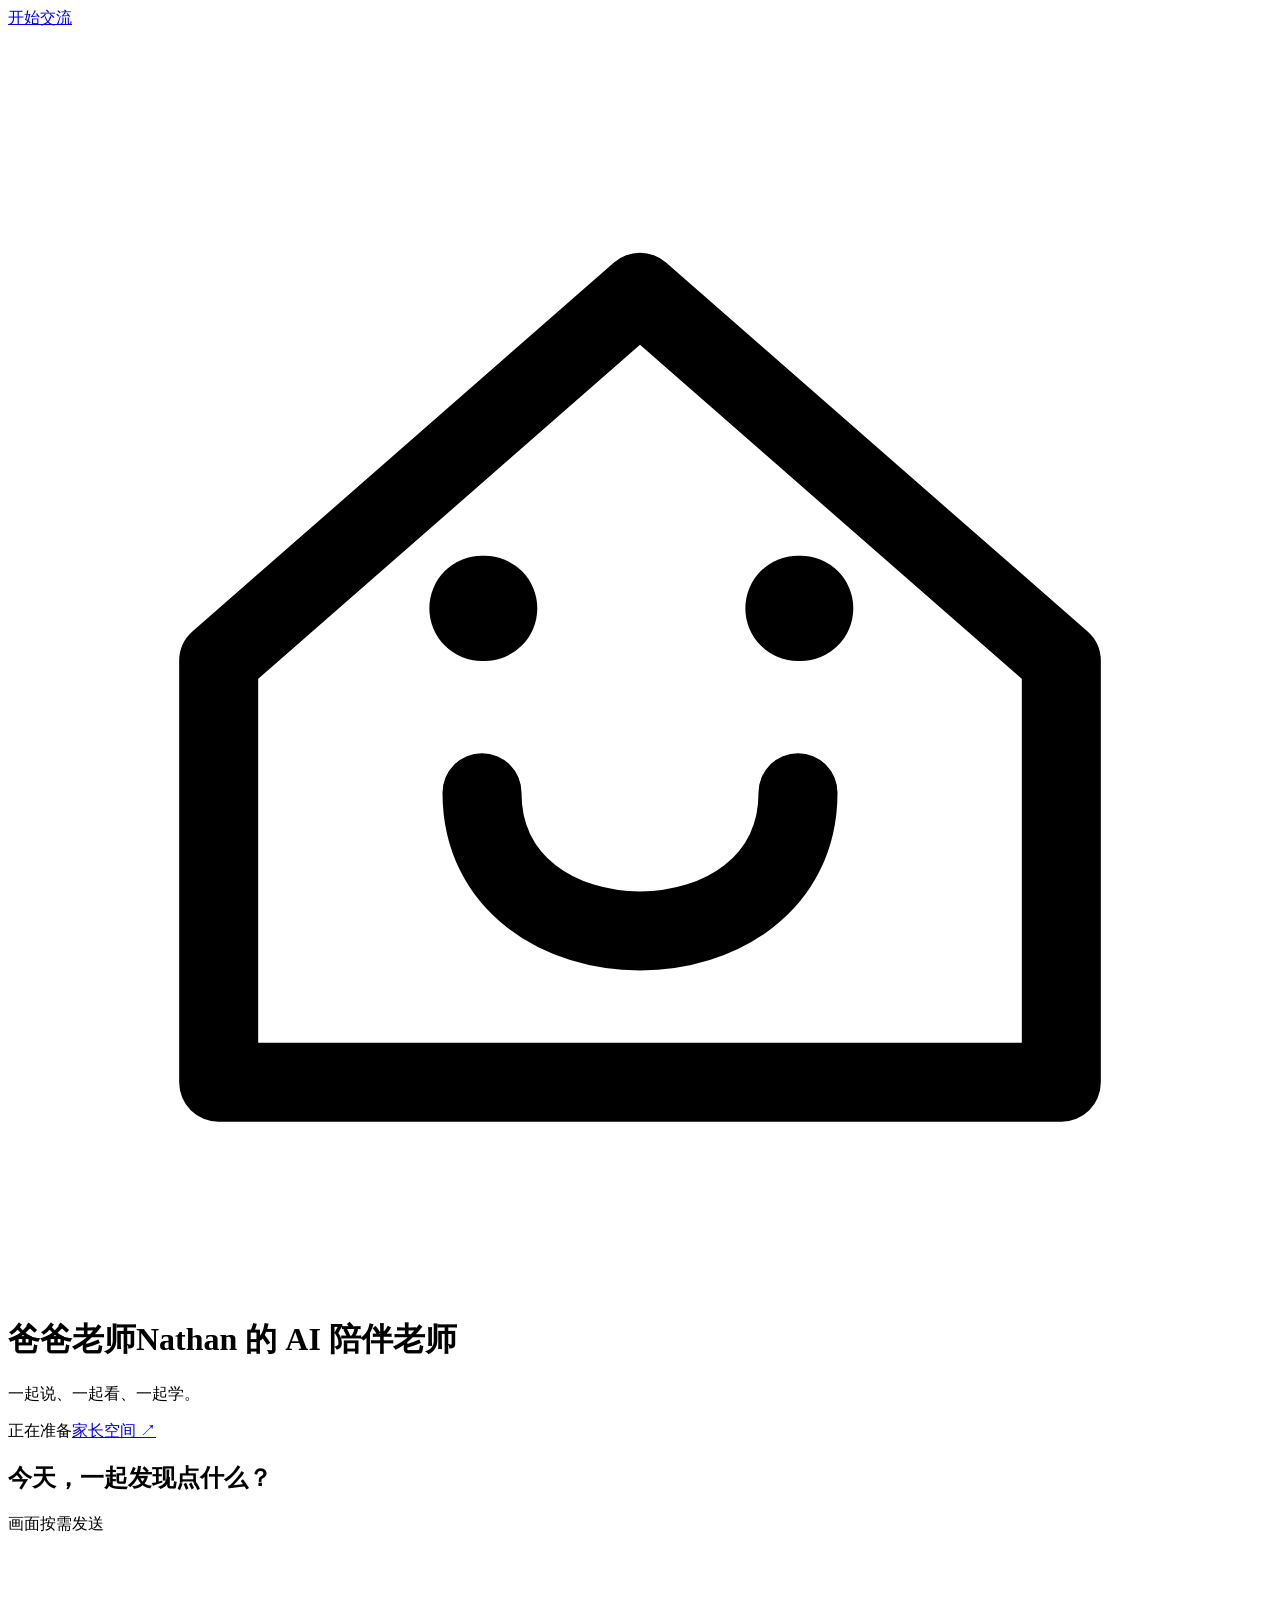
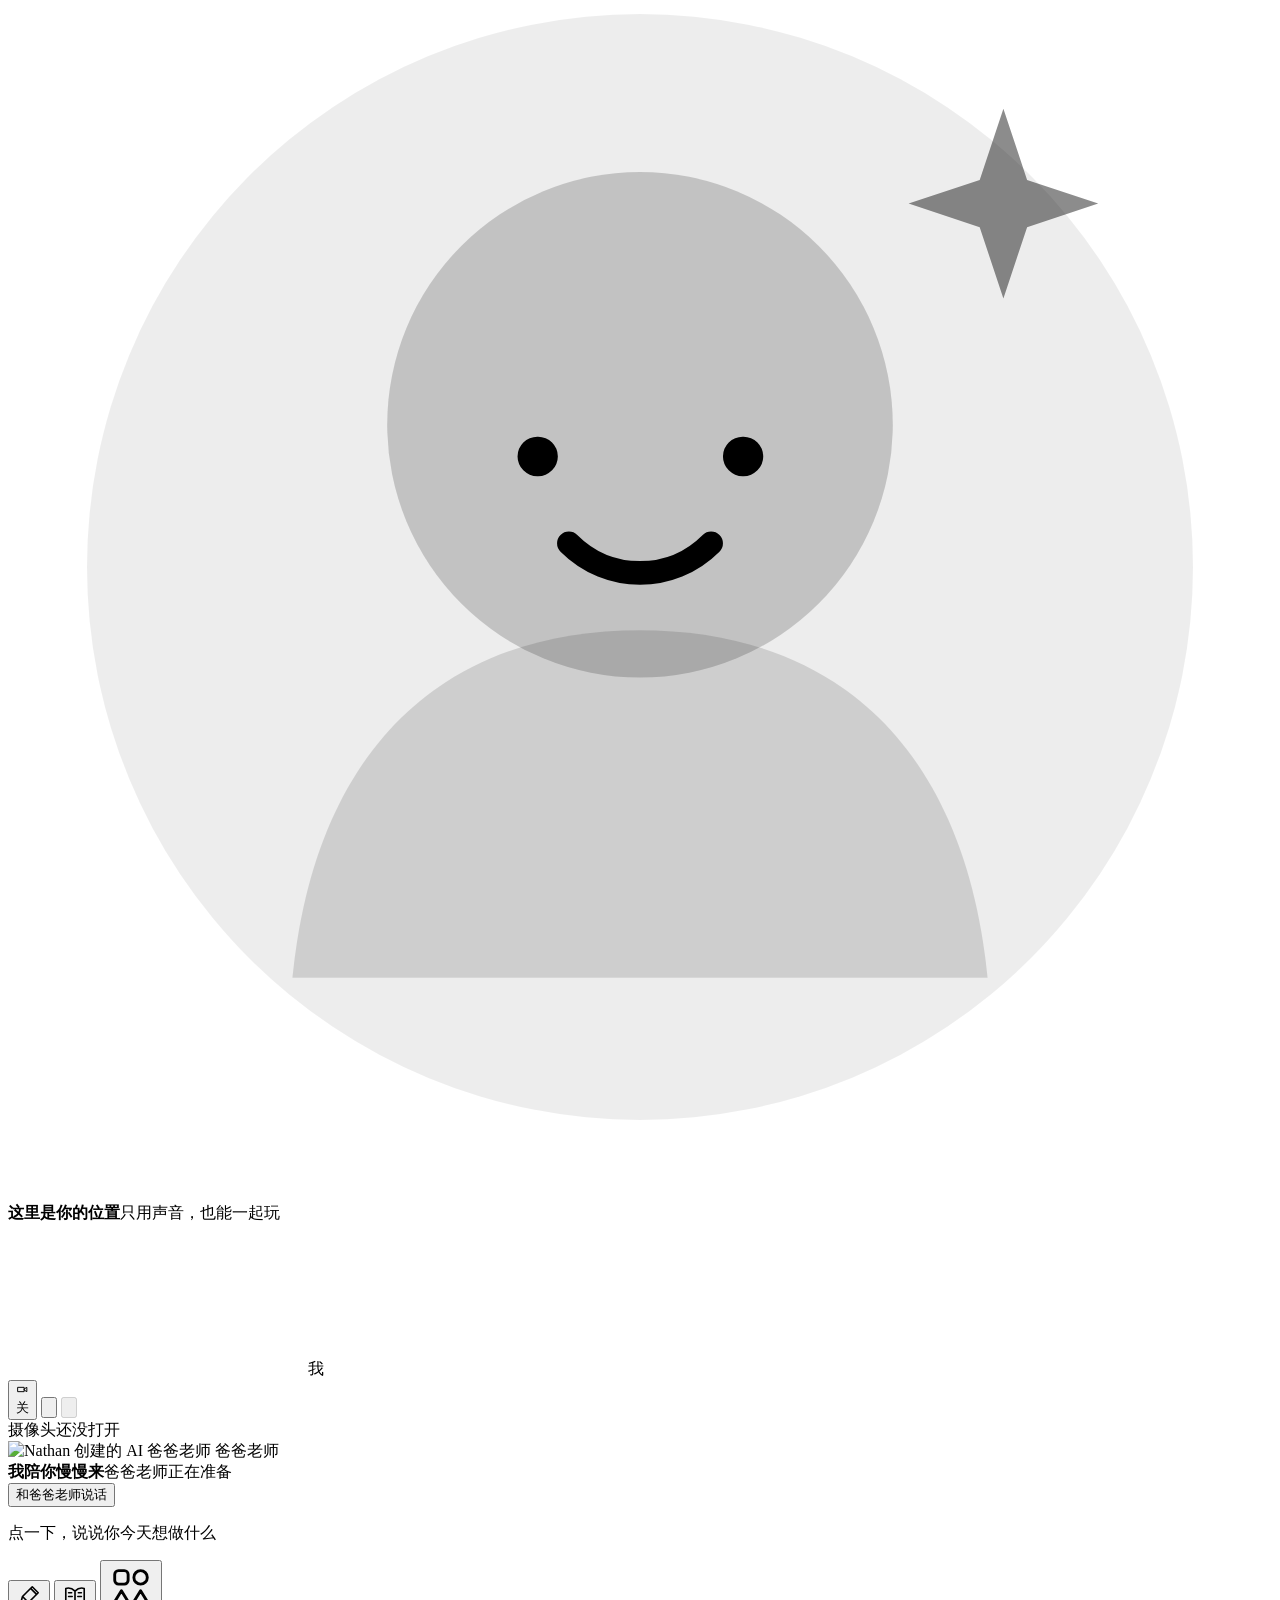
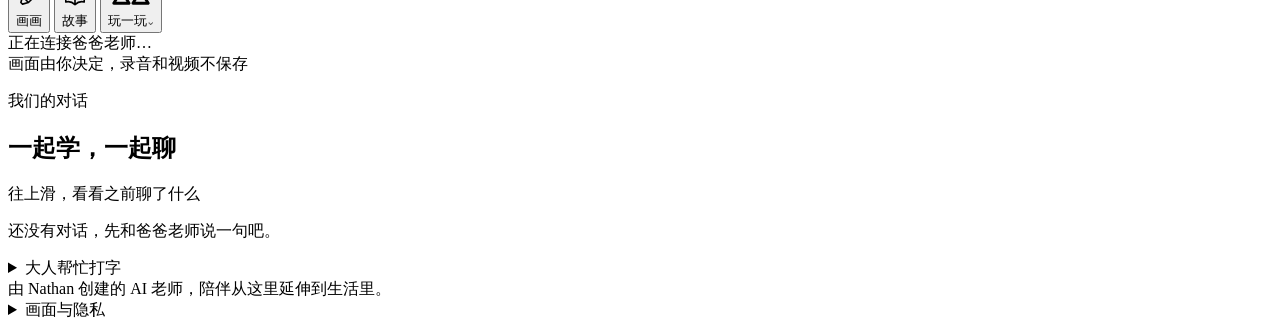
==== frontend/index.html @ ca2ededc "feat: upgrade child interaction activities" ====
<!doctype html>
<html lang="zh-CN">
  <head>
    <meta charset="utf-8" />
    <meta name="viewport" content="width=device-width, initial-scale=1" />
    <meta name="color-scheme" content="light" />
    <title>爸爸老师 · 家庭 AI 教室</title>
    <link rel="icon" href="/favicon.svg" />
    <link rel="stylesheet" href="/styles.css?v=20260909-child-home" />
    <link rel="stylesheet" href="/call-view.css?v=20260909-inline-pip" />
    <link rel="stylesheet" href="/drawing-board.css?v=20260906-2" />
    <link rel="stylesheet" href="/chess-board.css?v=20260906-1" />
    <link rel="stylesheet" href="/music-studio.css?v=20260909-1" />
    <link rel="stylesheet" href="/media-viewer.css?v=20260909-1" />
  </head>
  <body>
    <a class="skip-link" href="#recordButton">开始交流</a>
    <main class="shell">
      <header class="topbar">
        <div class="brand">
          <svg
            class="brand-mark"
            viewBox="0 0 48 48"
            fill="none"
            aria-hidden="true"
          >
            <path
              d="M8 24 24 10l16 14v16H8V24Z"
              stroke="currentColor"
              stroke-width="3"
              stroke-linejoin="round"
            />
            <path
              d="M18 29c0 7 12 7 12 0"
              stroke="currentColor"
              stroke-width="3"
              stroke-linecap="round"
            />
            <path
              d="M18 22h.1M30 22h.1"
              stroke="currentColor"
              stroke-width="4"
              stroke-linecap="round"
            />
          </svg>
          <div>
            <h1>
              爸爸老师<span class="brand-byline">Nathan 的 AI 陪伴老师</span>
            </h1>
            <p id="childWelcome" class="subtitle">一起说、一起看、一起学。</p>
          </div>
        </div>
        <div class="topbar-actions">
          <span id="serviceBadge" class="badge" role="status">正在准备</span
          ><a class="parent-link" href="/parent" aria-label="打开家长成长空间"
            >家长空间 <span aria-hidden="true">↗</span></a
          >
        </div>
      </header>
      <section class="stage-card" aria-label="爸爸老师和孩子画面">
        <div class="stage-heading">
          <h2>今天，一起发现点什么？</h2>
          <span id="captureState" class="step-chip">画面按需发送</span>
        </div>
        <div class="video-pair" id="avatarStage" data-state="idle">
          <article class="video-tile child-video" aria-label="孩子自己的画面">
            <div class="video-frame">
              <div class="video-placeholder">
                <svg
                  class="child-portrait"
                  viewBox="0 0 160 160"
                  fill="none"
                  aria-hidden="true"
                >
                  <circle
                    cx="80"
                    cy="80"
                    r="70"
                    fill="currentColor"
                    opacity=".07"
                  />
                  <path
                    d="M36 132c3-30 20-44 44-44s41 14 44 44"
                    fill="currentColor"
                    opacity=".13"
                  />
                  <circle
                    cx="80"
                    cy="62"
                    r="32"
                    fill="currentColor"
                    opacity=".18"
                  />
                  <path
                    d="M67 66h.1M93 66h.1"
                    stroke="currentColor"
                    stroke-width="5"
                    stroke-linecap="round"
                  />
                  <path
                    d="M71 77c5 5 13 5 18 0"
                    stroke="currentColor"
                    stroke-width="3"
                    stroke-linecap="round"
                  />
                  <path
                    d="m126 22 3 9 9 3-9 3-3 9-3-9-9-3 9-3 3-9Z"
                    fill="currentColor"
                    opacity=".45"
                  /></svg
                ><strong>这里是你的位置</strong
                ><span>只用声音，也能一起玩</span>
              </div>
              <video id="cameraVideo" autoplay playsinline muted></video
              ><canvas id="captureCanvas" hidden></canvas
              ><img
                id="capturedFrame"
                alt="最近一次手动截取的画面"
                hidden
               /><span class="frame-label child-label">我</span>
              <div
                id="cameraToolbar"
                class="camera-toolbar"
                aria-label="画面工具"
              >
                <button
                  id="cameraButton"
                  class="camera-tool camera-toggle"
                  type="button"
                  aria-label="打开摄像头"
                  aria-pressed="false"
                  title="打开摄像头"
                >
                  <svg viewBox="0 0 24 24" fill="none" aria-hidden="true">
                    <path d="M3 8h12v8H3V8Zm12 3 5-3v8l-5-3v-2Z" stroke="currentColor" stroke-width="1.8" stroke-linejoin="round" />
                  </svg><span class="camera-state" aria-hidden="true">关</span>
                </button>
                <button
                  id="captureButton"
                  class="camera-tool"
                  type="button"
                  data-activity="vision_photo"
                  aria-label="拍一张给爸爸看"
                  title="拍一张给爸爸看"
                >
                  <svg viewBox="0 0 24 24" fill="none" aria-hidden="true">
                    <path d="M3 7h4l2-3h6l2 3h4v13H3V7Z" stroke="currentColor" stroke-width="1.8" stroke-linejoin="round" />
                    <circle cx="12" cy="13" r="4" stroke="currentColor" stroke-width="1.8" />
                  </svg>
                </button>
                <button
                  id="recordVideoButton"
                  class="camera-tool record-video-tool"
                  type="button"
                  data-activity="vision_video"
                  disabled
                  aria-label="录一小段给爸爸看"
                  title="录一小段给爸爸看"
                >
                  <svg viewBox="0 0 24 24" fill="none" aria-hidden="true">
                    <circle cx="12" cy="12" r="7" stroke="currentColor" stroke-width="1.8" />
                    <circle cx="12" cy="12" r="3.5" fill="currentColor" />
                  </svg><span id="recordProgress" class="record-progress" aria-hidden="true"></span>
                </button>
              </div>
            </div>
            <span id="cameraStatus" class="sr-only" role="status">摄像头还没打开</span>
          </article>
          <article class="video-tile dad-video">
            <div class="video-frame">
              <img
                id="avatarImage"
                src="/api/avatar?v=neutral-20260904"
                alt="Nathan 创建的 AI 爸爸老师"
              />
              <video id="avatarIdle" muted playsinline loop preload="auto" aria-label="正在陪伴的 AI 爸爸老师" hidden></video>
              <canvas
                id="avatarCanvas"
                width="512"
                height="512"
                aria-label="会随声音自然说话的 AI 爸爸老师"
                hidden
              ></canvas
              ><span class="frame-label">爸爸老师</span>
              <div class="voice-bars" aria-hidden="true">
                <i></i><i></i><i></i><i></i><i></i>
              </div>
            </div>
            <div class="video-meta">
              <strong>我陪你慢慢来</strong
              ><span id="avatarStateText">爸爸老师正在准备</span>
            </div>
          </article>
        </div>
        <section class="conversation-controls" aria-label="和爸爸老师交流">
          <div class="voice-control">
            <button id="recordButton" class="record-button" type="button" aria-pressed="false" aria-describedby="recordHint">
              <span class="record-icon" aria-hidden="true"></span><span id="recordLabel">和爸爸老师说话</span>
            </button>
            <p id="recordHint" class="record-hint" aria-live="polite">点一下，说说你今天想做什么</p>
          </div>
          <div class="activity-row" aria-label="选择一个活动">
            <button class="activity-chip" type="button" data-activity="drawing" aria-label="打开画板，和爸爸一起画" data-prompt="爸爸老师，带我一起画画吧。"><svg viewBox="0 0 48 48" fill="none" aria-hidden="true"><path d="M9 36l3-11L30 7l11 11-18 18-11 3-3-3Z" stroke="currentColor" stroke-width="3" stroke-linejoin="round"/><path d="m27 10 11 11M12 25l11 11" stroke="currentColor" stroke-width="3"/></svg><span>画画</span></button>
            <button class="activity-chip" type="button" data-activity="story" aria-label="开始故事，用声音一起讲" data-prompt="爸爸老师，讲一个故事，我们一起接着讲吧。"><svg viewBox="0 0 48 48" fill="none" aria-hidden="true"><path d="M7 10c7-2 12 0 17 5v25c-5-5-10-7-17-5V10Zm34 0c-7-2-12 0-17 5v25c5-5 10-7 17-5V10Z" stroke="currentColor" stroke-width="3" stroke-linejoin="round"/><path d="M12 18h6m-6 7h7m17-7h-6m6 7h-7" stroke="currentColor" stroke-width="2.5" stroke-linecap="round"/></svg><span>故事</span></button>
            <button id="playButton" class="activity-chip play-button" type="button" aria-expanded="false" aria-controls="playChoices"><svg viewBox="0 0 48 48" fill="none" aria-hidden="true"><rect x="7" y="8" width="14" height="14" rx="4" stroke="currentColor" stroke-width="3"/><circle cx="34" cy="15" r="7" stroke="currentColor" stroke-width="3"/><path d="m14 29 8 13H6l8-13Zm20 0 8 13H26l8-13Z" stroke="currentColor" stroke-width="3" stroke-linejoin="round"/></svg><span>玩一玩</span><span class="play-caret" aria-hidden="true">⌄</span></button>
          </div>
          <div id="playChoices" class="play-choices" hidden aria-label="选择玩法">
            <button class="activity-chip play-choice" type="button" data-activity="game" data-chess="true"><svg viewBox="0 0 48 48" fill="none" aria-hidden="true"><path d="M16 39h22M19 34h16l-2-10-12 2 8-7-3-8-11 9 6 5-2 9Z" stroke="currentColor" stroke-width="3" stroke-linecap="round" stroke-linejoin="round"/><circle cx="25" cy="16" r="1.8" fill="currentColor"/></svg><span>下棋</span></button>
            <button class="activity-chip play-choice" type="button" data-activity="game" data-prompt="爸爸老师，和我玩一个简单的互动小游戏吧。"><svg viewBox="0 0 48 48" fill="none" aria-hidden="true"><rect x="8" y="8" width="32" height="32" rx="9" stroke="currentColor" stroke-width="3"/><circle cx="17" cy="17" r="2.5" fill="currentColor"/><circle cx="31" cy="17" r="2.5" fill="currentColor"/><circle cx="17" cy="31" r="2.5" fill="currentColor"/><circle cx="31" cy="31" r="2.5" fill="currentColor"/></svg><span>互动游戏</span></button>
            <button class="activity-chip play-choice" type="button" data-activity="music" data-music-mode="piano"><svg viewBox="0 0 48 48" fill="none" aria-hidden="true"><rect x="6" y="9" width="36" height="30" rx="4" stroke="currentColor" stroke-width="3"/><path d="M15 10v28m9-28v28m9-28v28M12 10v15h7V10m10 0v15h7V10" stroke="currentColor" stroke-width="2.5"/></svg><span>钢琴</span></button>
            <button class="activity-chip play-choice" type="button" data-activity="music" data-music-mode="sing"><svg viewBox="0 0 48 48" fill="none" aria-hidden="true"><rect x="17" y="6" width="14" height="25" rx="7" stroke="currentColor" stroke-width="3"/><path d="M11 24c0 8 5 13 13 13s13-5 13-13M24 37v6m-8 0h16" stroke="currentColor" stroke-width="3" stroke-linecap="round"/></svg><span>唱歌</span></button>
          </div>
        </section>
        <div class="stage-footer">
          <div class="avatar-caption" role="status">
            <span class="dot" aria-hidden="true"></span
            ><span id="statusText">正在连接爸爸老师…</span>
          </div>
          <span class="privacy-inline">画面由你决定，录音和视频不保存</span>
        </div>
        <div
          id="visionResult"
          class="vision-result"
          aria-live="polite"
          hidden
        ></div>
      </section>
      <section class="interaction-card" aria-label="完整对话记录">
        <div class="card-heading">
          <div>
            <p class="eyebrow">我们的对话</p>
            <h2 id="conversationTitle">一起学，一起聊</h2>
          </div>
          <span class="history-caption">往上滑，看看之前聊了什么</span>
        </div>
        <div class="chat-shell">
          <div id="chatHistory"
            class="chat-history"
            tabindex="0"
            role="log"
            aria-live="polite"
            aria-label="完整聊天记录"
          >
            <p id="chatEmpty" class="chat-empty">
              还没有对话，先和爸爸老师说一句吧。
            </p>
            <div id="liveTurn" class="chat-stream live-turn" aria-live="polite" hidden>
            <div class="chat-message child-message">
              <span class="chat-speaker">我</span>
              <p id="userTextBox">正在听你说…</p>
            </div>
            <div class="chat-message dad-message">
              <span class="chat-speaker">爸爸老师</span>
              <div id="answerBox" class="answer-box">
                <span class="answer-label">正在想一个好玩的教法…</span>
              </div>
            </div>
            </div>
          </div>
        </div>
        <details class="grownup-help">
          <summary>大人帮忙打字</summary>
          <form id="textForm" class="text-form">
            <input
              id="textInput"
              type="text"
              maxlength="500"
              placeholder="把想说的话写在这里"
              autocomplete="off"
              aria-label="文字输入"
            /><button type="submit">发送</button>
          </form>
        </details>
      </section>
      <footer class="privacy-note">
        <span>由 Nathan 创建的 AI 老师，陪伴从这里延伸到生活里。</span>
        <details class="privacy-details">
          <summary>画面与隐私</summary>
          <p>
            本机预览不会上传。只有点击拍照、录一小段，或明确说“爸爸你看我的画”时，才会按这一次请求把画面临时发送给家庭
            AI 服务分析。普通聊天不会拍照，原始录音、照片和视频不会保存。
          </p>
        </details>
      </footer>
    </main>
  <script type="module" src="/app.js?v=20260909-media-cards"></script>
  </body>
</html>
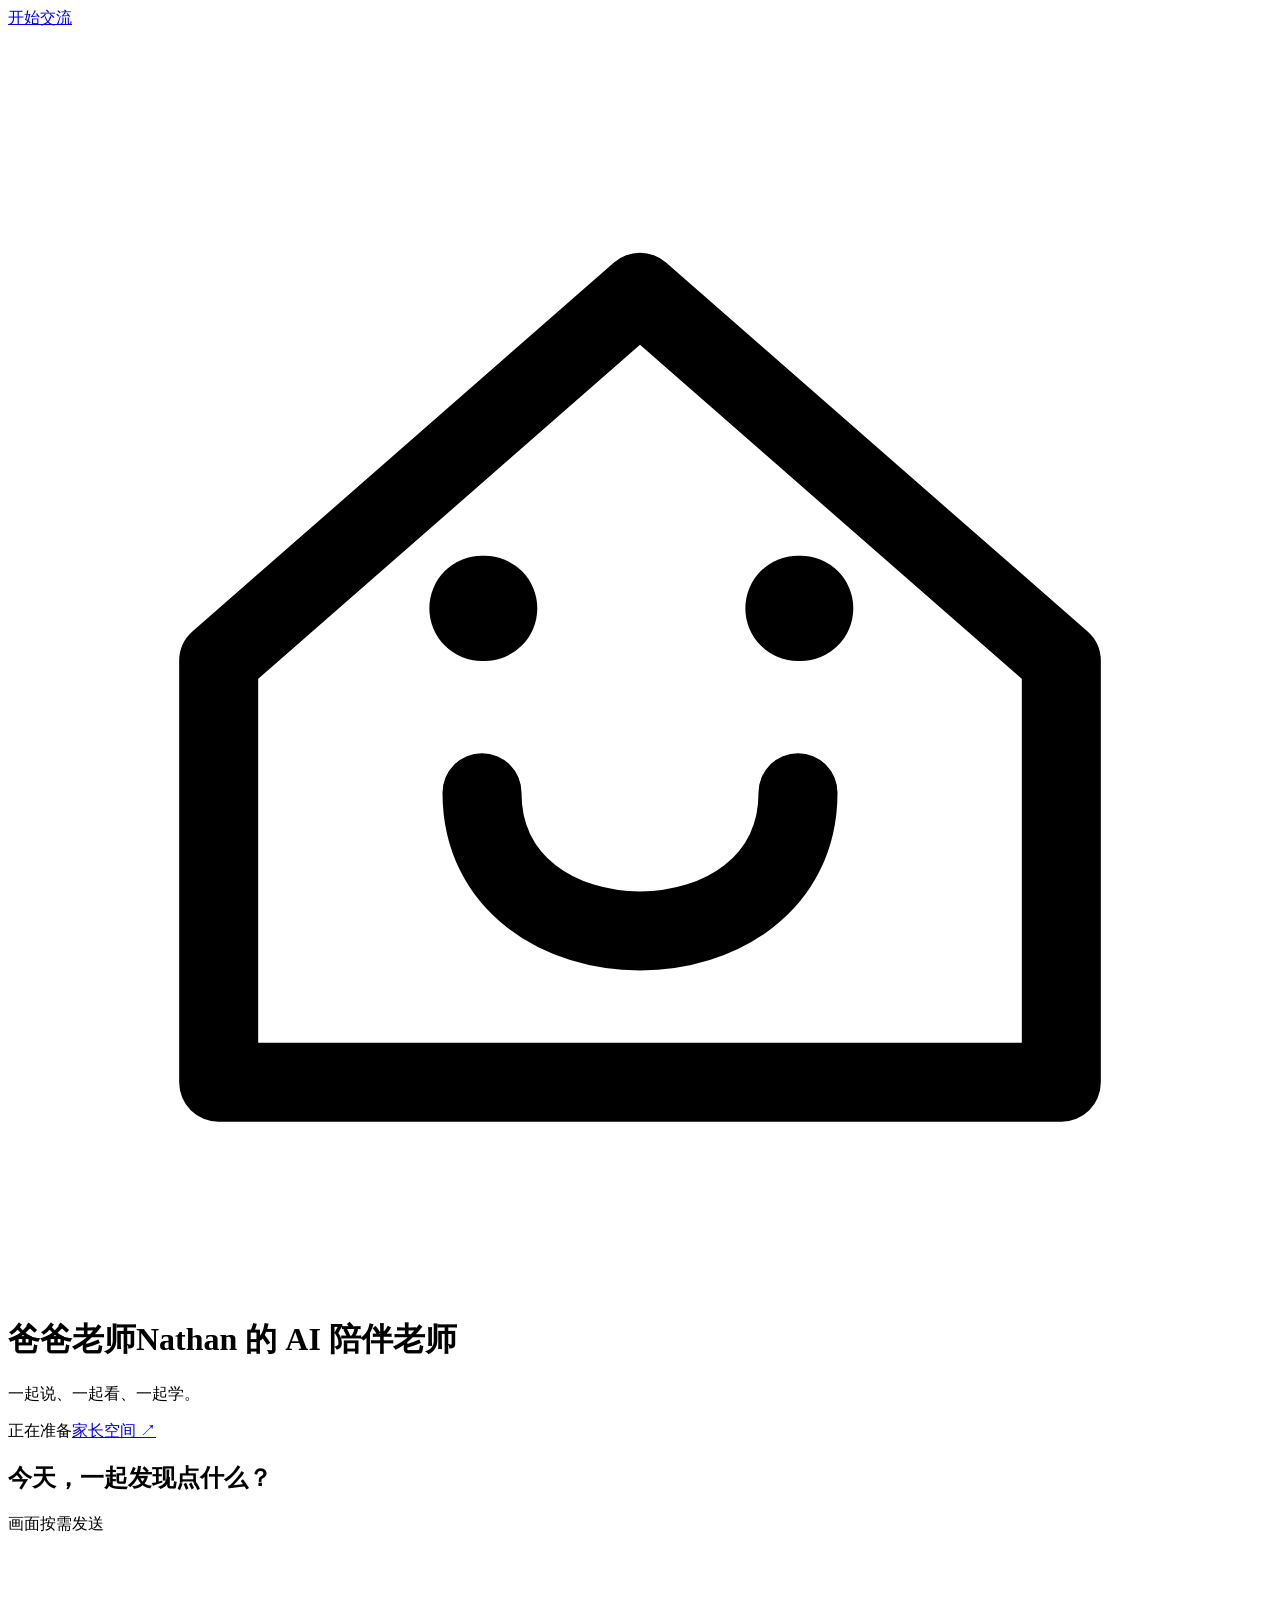
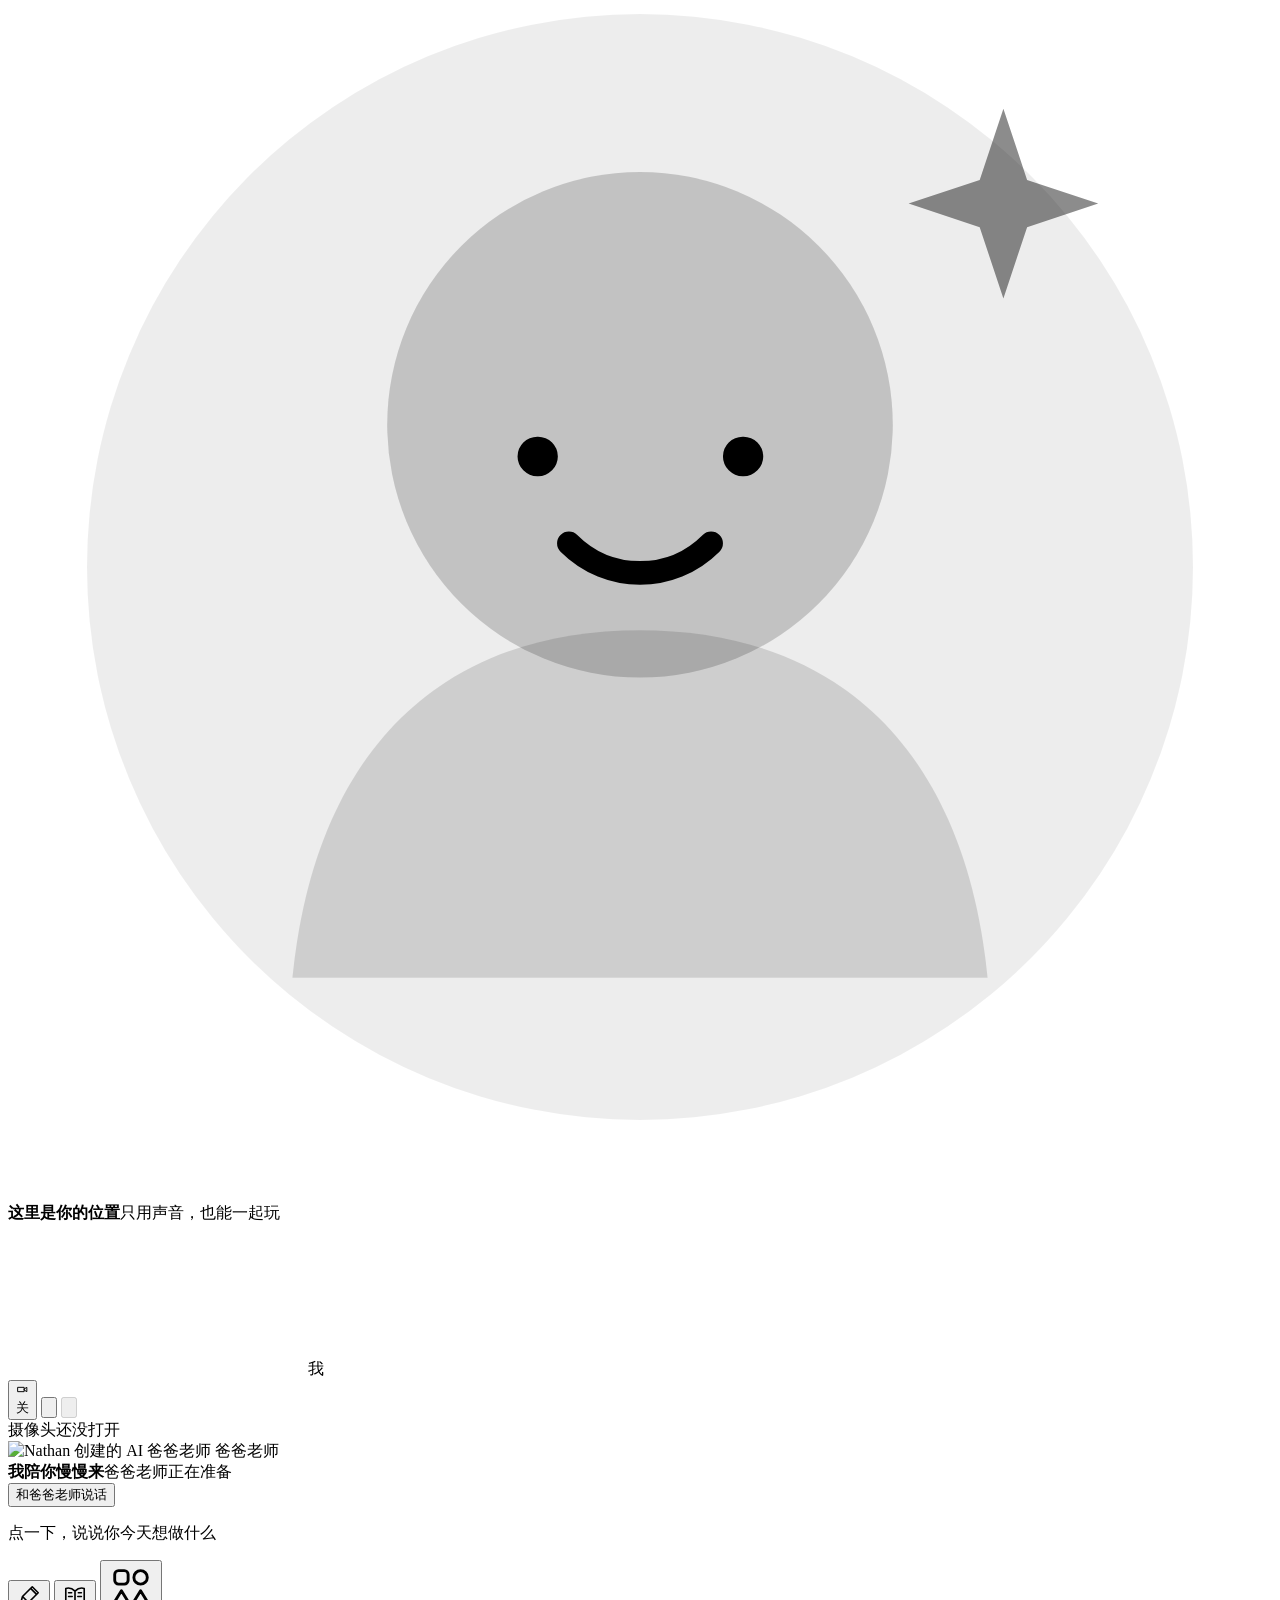
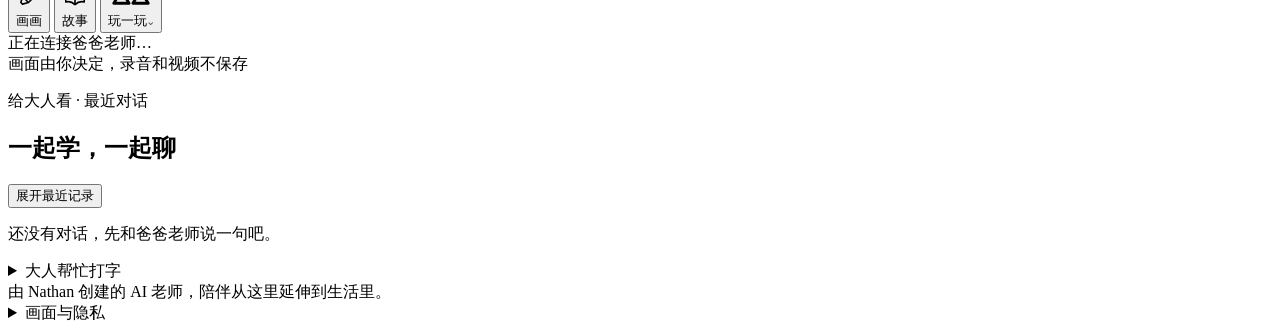
==== commit 928c4e59: "Prioritize visual learning with open media and progressive music" ====
--- a/frontend/index.html
+++ b/frontend/index.html
@@ -6,12 +6,13 @@
     <meta name="color-scheme" content="light" />
     <title>爸爸老师 · 家庭 AI 教室</title>
     <link rel="icon" href="/favicon.svg" />
-    <link rel="stylesheet" href="/styles.css?v=20260909-child-home" />
-    <link rel="stylesheet" href="/call-view.css?v=20260909-inline-pip" />
-    <link rel="stylesheet" href="/drawing-board.css?v=20260906-2" />
-    <link rel="stylesheet" href="/chess-board.css?v=20260906-1" />
-    <link rel="stylesheet" href="/music-studio.css?v=20260909-1" />
-    <link rel="stylesheet" href="/media-viewer.css?v=20260909-1" />
+    <link rel="stylesheet" href="/styles.css?v=20260910-compact-transcript" />
+    <link rel="stylesheet" href="/call-view.css?v=20260910-large-avatar" />
+    <link rel="stylesheet" href="/drawing-board.css?v=20260910-1" />
+    <link rel="stylesheet" href="/chess-board.css?v=20260910-feedback" />
+    <link rel="stylesheet" href="/music-studio.css?v=20260910-journey2" />
+    <link rel="stylesheet" href="/media-viewer.css?v=20260910-replay" />
+    <link rel="stylesheet" href="/avatar-companion.css?v=20260910-1" />
   </head>
   <body>
     <a class="skip-link" href="#recordButton">开始交流</a>
@@ -225,13 +226,16 @@
           hidden
         ></div>
       </section>
-      <section class="interaction-card" aria-label="完整对话记录">
+      <section class="shared-media-stage" id="sharedMediaStage" aria-label="一起看图片和视频" hidden>
+        <div id="sharedMediaContent"></div>
+      </section>
+      <section class="interaction-card adult-transcript" aria-label="给大人看的最近对话">
         <div class="card-heading">
           <div>
-            <p class="eyebrow">我们的对话</p>
+            <p class="eyebrow">给大人看 · 最近对话</p>
             <h2 id="conversationTitle">一起学，一起聊</h2>
           </div>
-          <span class="history-caption">往上滑，看看之前聊了什么</span>
+          <button id="historyToggle" class="history-toggle" type="button" aria-expanded="false">展开最近记录</button>
         </div>
         <div class="chat-shell">
           <div id="chatHistory"
@@ -239,7 +243,7 @@
             tabindex="0"
             role="log"
             aria-live="polite"
-            aria-label="完整聊天记录"
+            aria-label="最近聊天记录"
           >
             <p id="chatEmpty" class="chat-empty">
               还没有对话，先和爸爸老师说一句吧。
@@ -283,6 +287,6 @@
         </details>
       </footer>
     </main>
-  <script type="module" src="/app.js?v=20260909-media-cards"></script>
+  <script type="module" src="/app.js?v=20260910-learning-evolution2"></script>
   </body>
 </html>
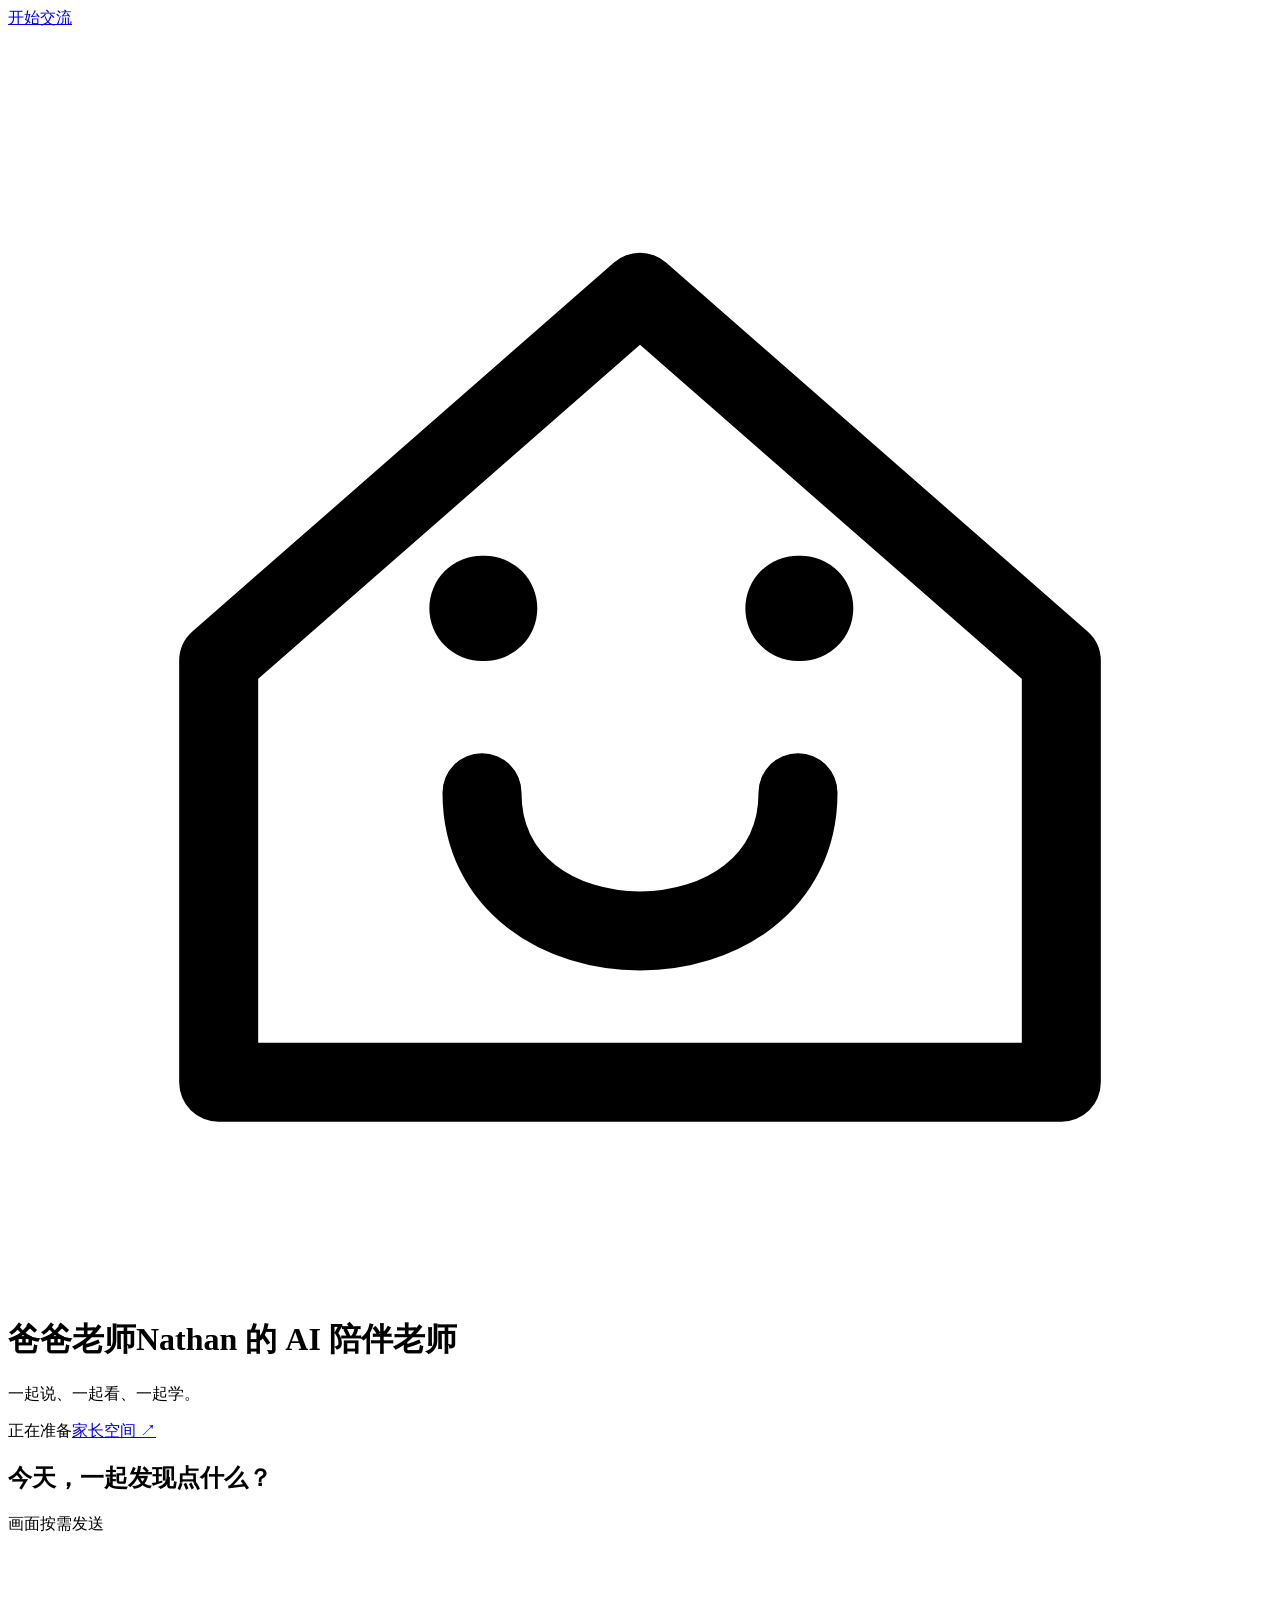
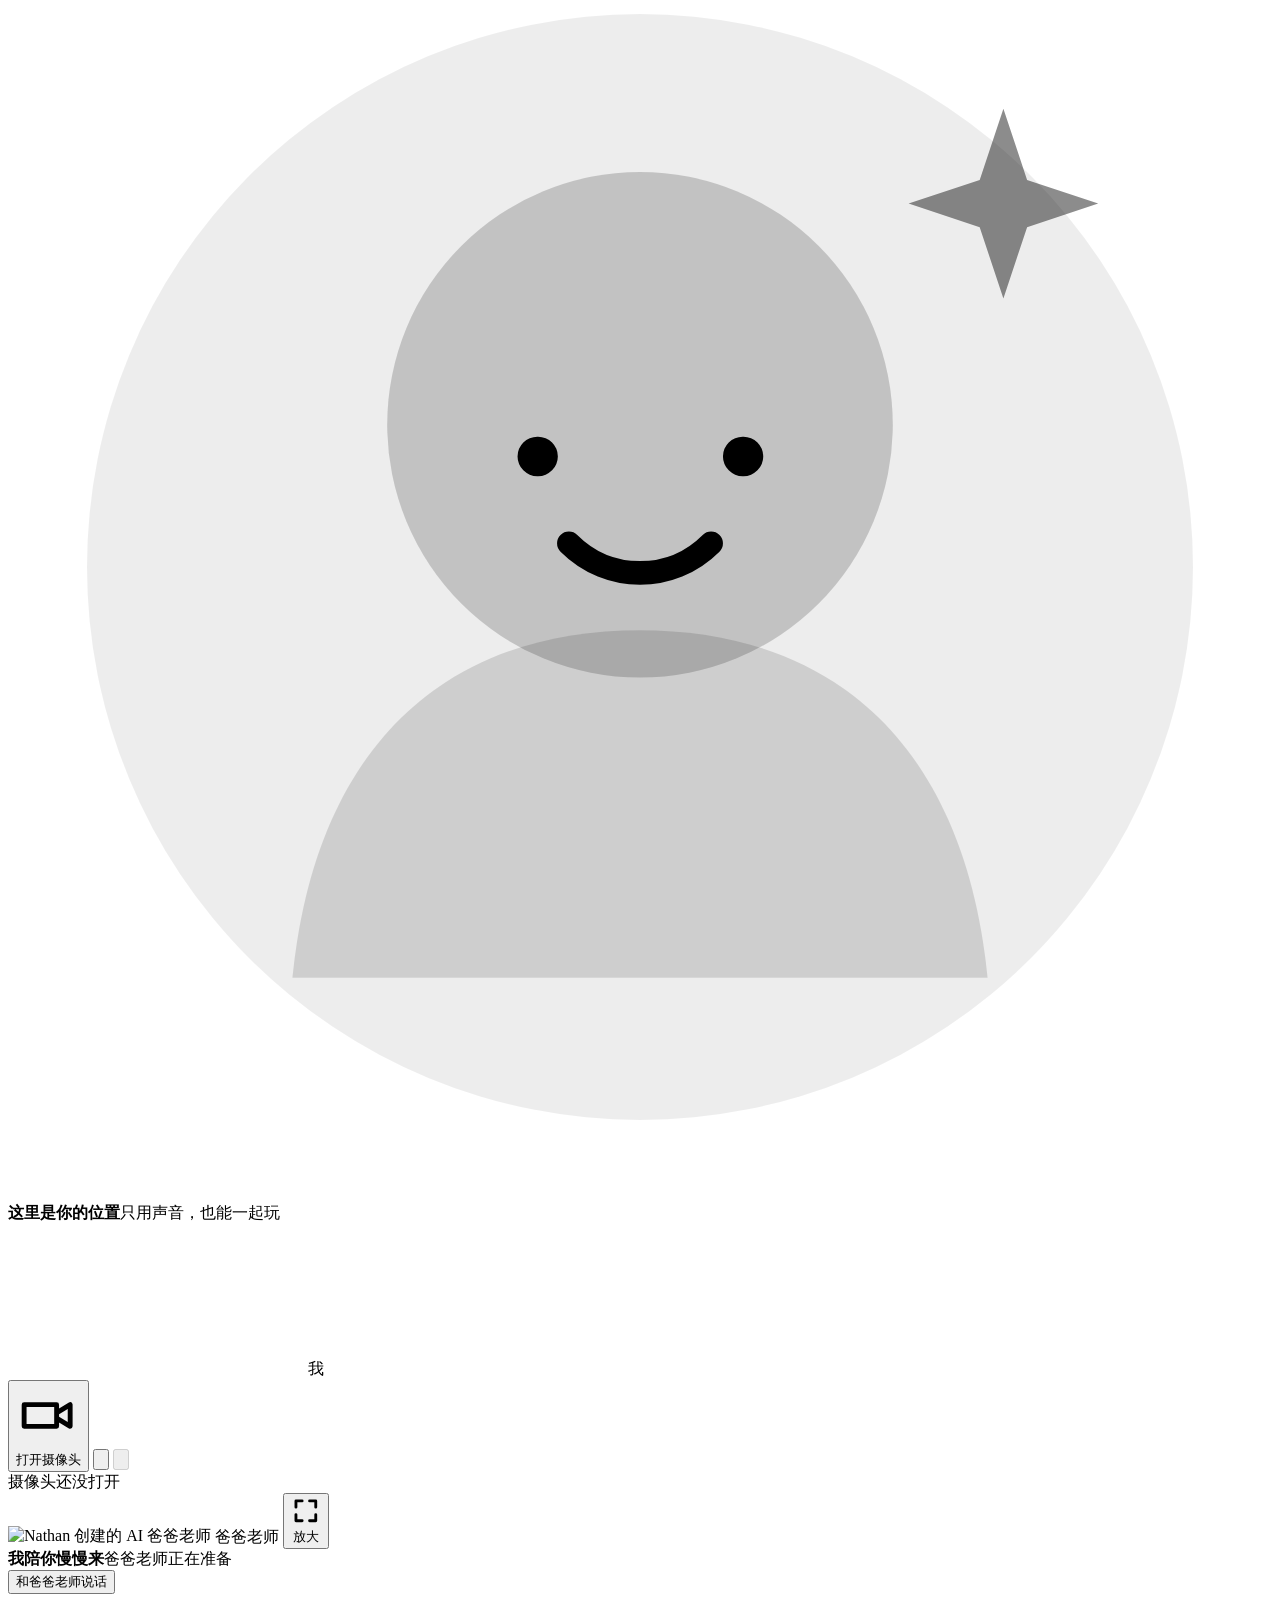
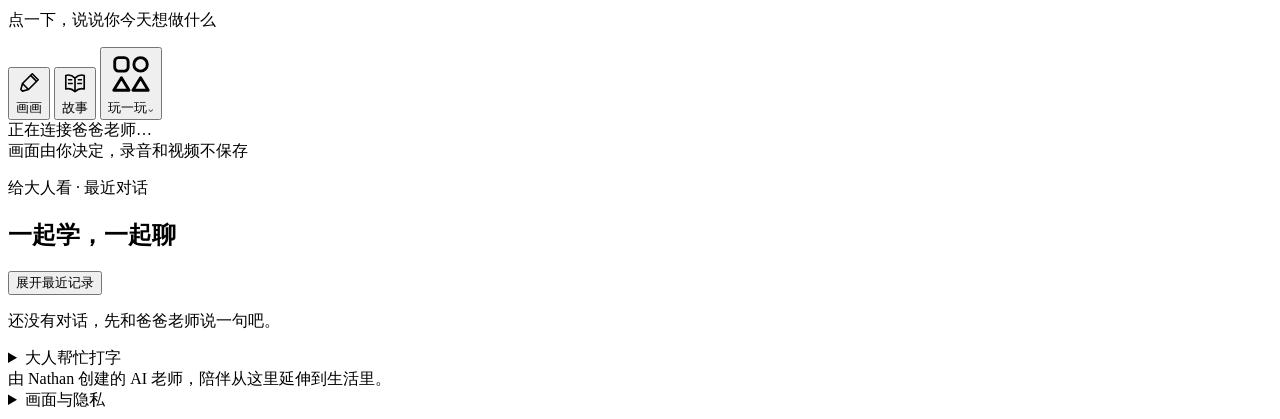
==== commit a739770a: "feat: sync latest parent voice avatar enrollment and restore public entry" ====
--- a/frontend/index.html
+++ b/frontend/index.html
@@ -7,12 +7,13 @@
     <title>爸爸老师 · 家庭 AI 教室</title>
     <link rel="icon" href="/favicon.svg" />
     <link rel="stylesheet" href="/styles.css?v=20260910-compact-transcript" />
-    <link rel="stylesheet" href="/call-view.css?v=20260910-large-avatar" />
-    <link rel="stylesheet" href="/drawing-board.css?v=20260910-1" />
-    <link rel="stylesheet" href="/chess-board.css?v=20260910-feedback" />
-    <link rel="stylesheet" href="/music-studio.css?v=20260910-journey2" />
+    <link rel="stylesheet" href="/call-view.css?v=20260927-immersive" />
+    <link rel="stylesheet" href="/drawing-board.css?v=20260927-touch-paint" />
+    <link rel="stylesheet" href="/chess-board.css?v=20260927-journey" />
+    <link rel="stylesheet" href="/music-studio.css?v=20260910-playtime" />
     <link rel="stylesheet" href="/media-viewer.css?v=20260910-replay" />
-    <link rel="stylesheet" href="/avatar-companion.css?v=20260910-1" />
+    <link rel="stylesheet" href="/avatar-companion.css?v=20260910-playtime" />
+    <link rel="stylesheet" href="/visual-refresh.css?v=20260926-family-room2" />
   </head>
   <body>
     <a class="skip-link" href="#recordButton">开始交流</a>
@@ -122,6 +123,7 @@
               <div
                 id="cameraToolbar"
                 class="camera-toolbar"
+                data-camera-open="false"
                 aria-label="画面工具"
               >
                 <button
@@ -134,7 +136,7 @@
                 >
                   <svg viewBox="0 0 24 24" fill="none" aria-hidden="true">
                     <path d="M3 8h12v8H3V8Zm12 3 5-3v8l-5-3v-2Z" stroke="currentColor" stroke-width="1.8" stroke-linejoin="round" />
-                  </svg><span class="camera-state" aria-hidden="true">关</span>
+                  </svg><span class="camera-state" aria-hidden="true">打开摄像头</span>
                 </button>
                 <button
                   id="captureButton"
@@ -183,6 +185,10 @@
                 hidden
               ></canvas
               ><span class="frame-label">爸爸老师</span>
+              <button id="dadExpandButton" class="dad-expand-button" type="button" aria-label="放大爸爸老师画面" aria-pressed="false" title="放大爸爸老师画面">
+                <svg viewBox="0 0 24 24" fill="none" aria-hidden="true"><path d="M4 9V4h5M15 4h5v5M20 15v5h-5M9 20H4v-5" stroke="currentColor" stroke-width="2.3" stroke-linecap="round" stroke-linejoin="round" /></svg>
+                <span class="dad-expand-label">放大</span>
+              </button>
               <div class="voice-bars" aria-hidden="true">
                 <i></i><i></i><i></i><i></i><i></i>
               </div>
@@ -287,6 +293,6 @@
         </details>
       </footer>
     </main>
-  <script type="module" src="/app.js?v=20260910-learning-evolution2"></script>
+  <script type="module" src="/app.js?v=20260927-play-progress3"></script>
   </body>
 </html>
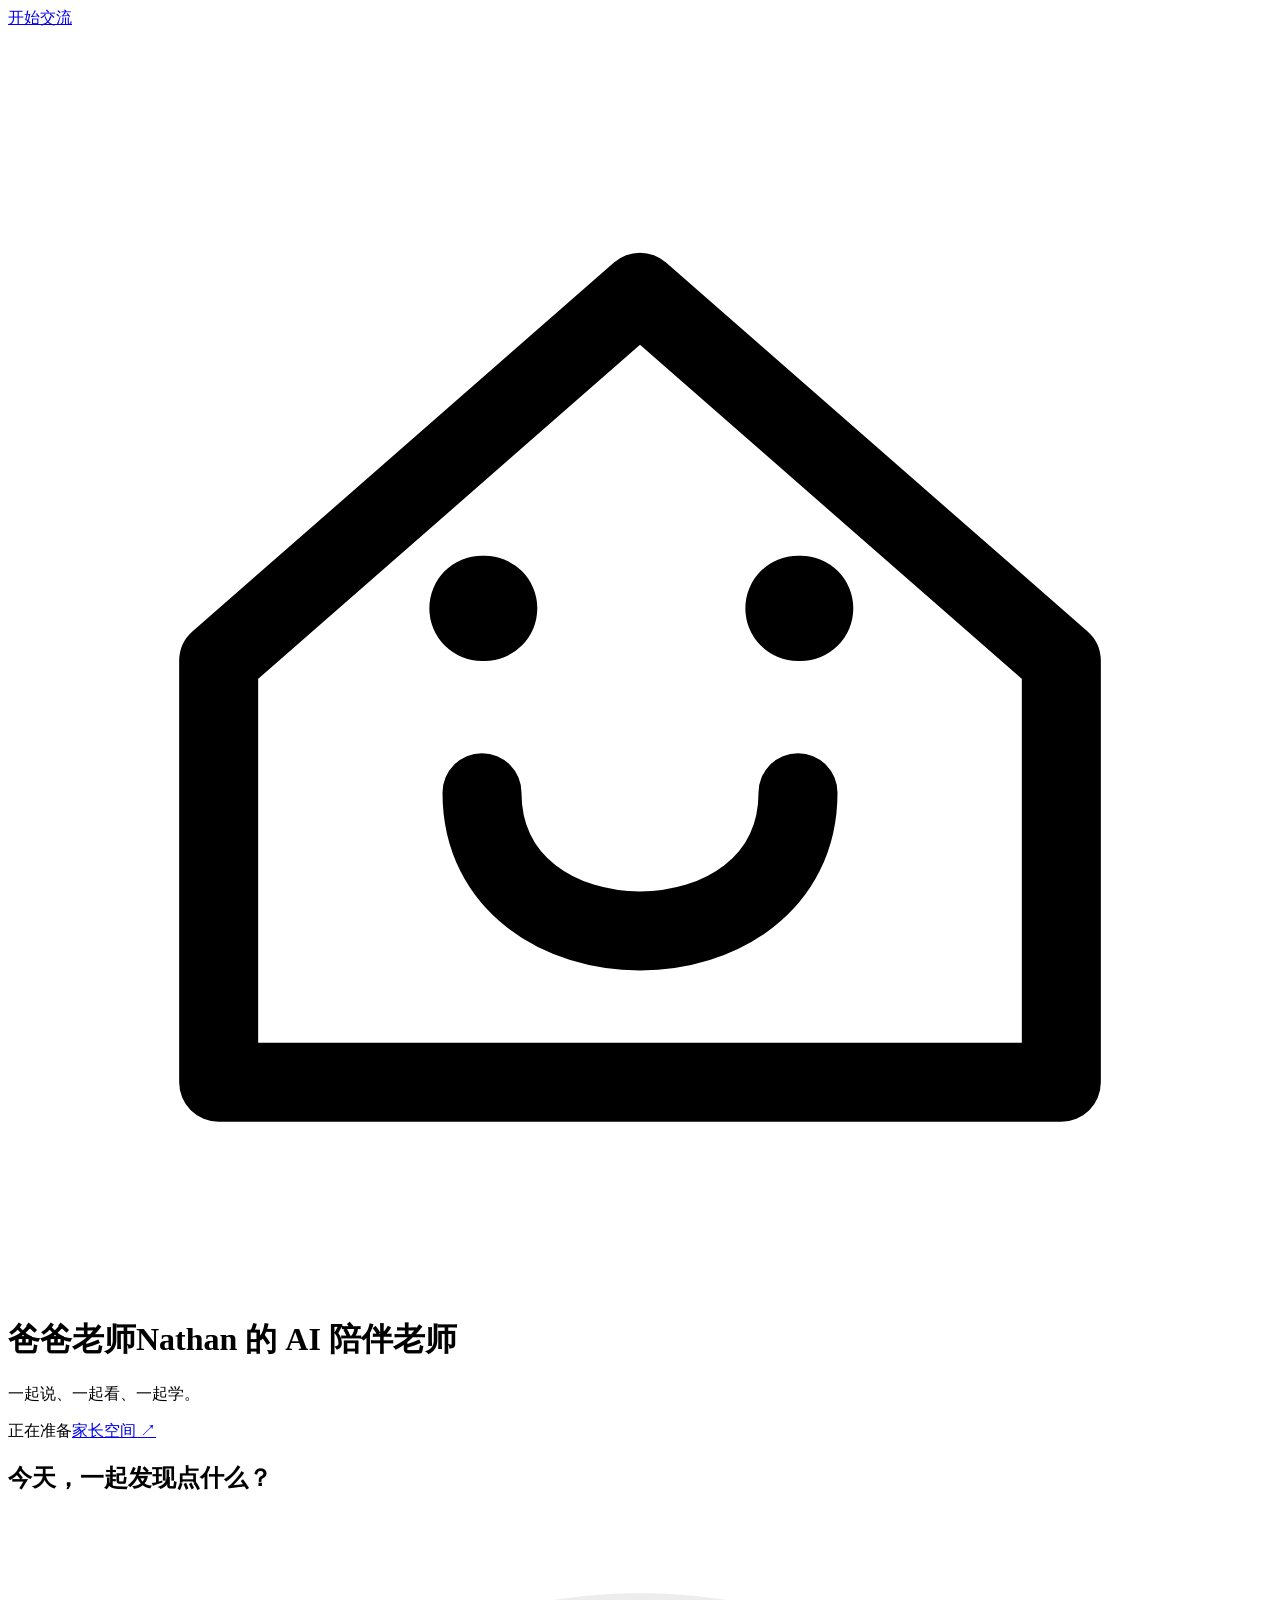
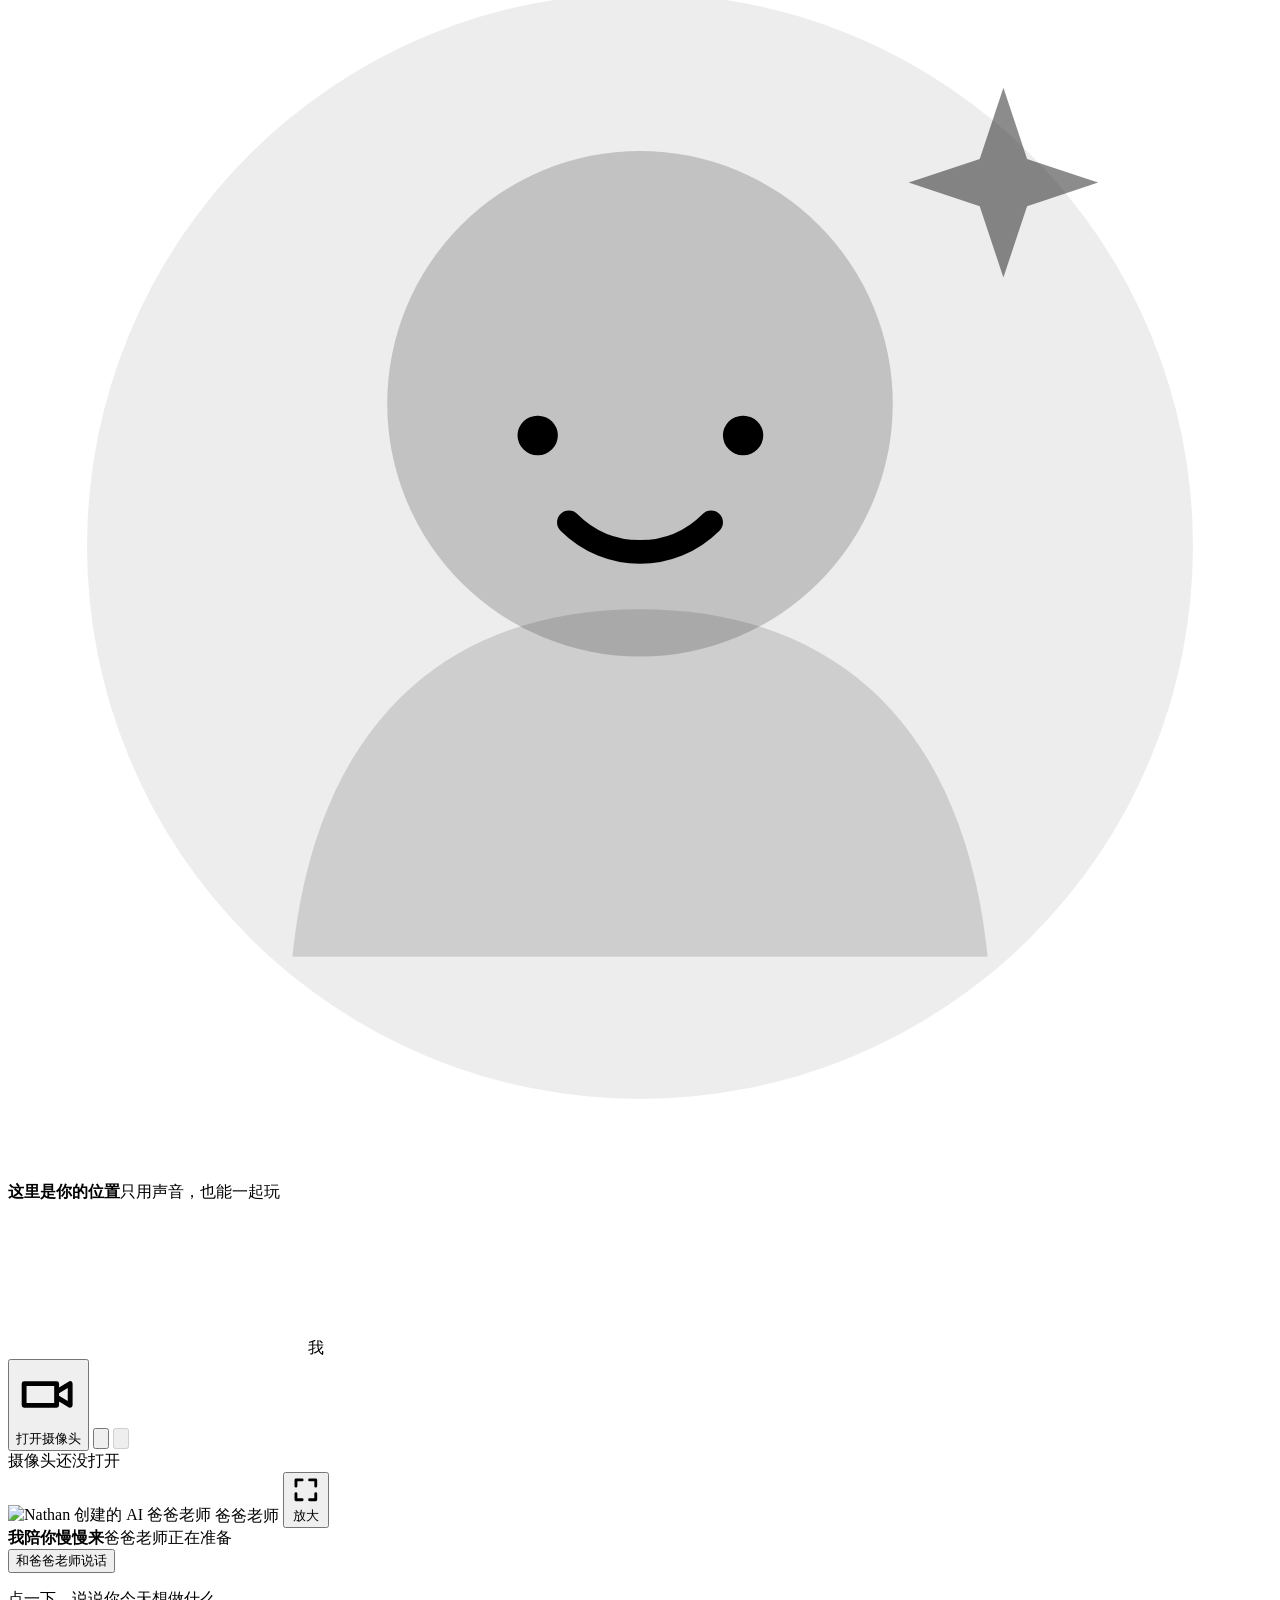
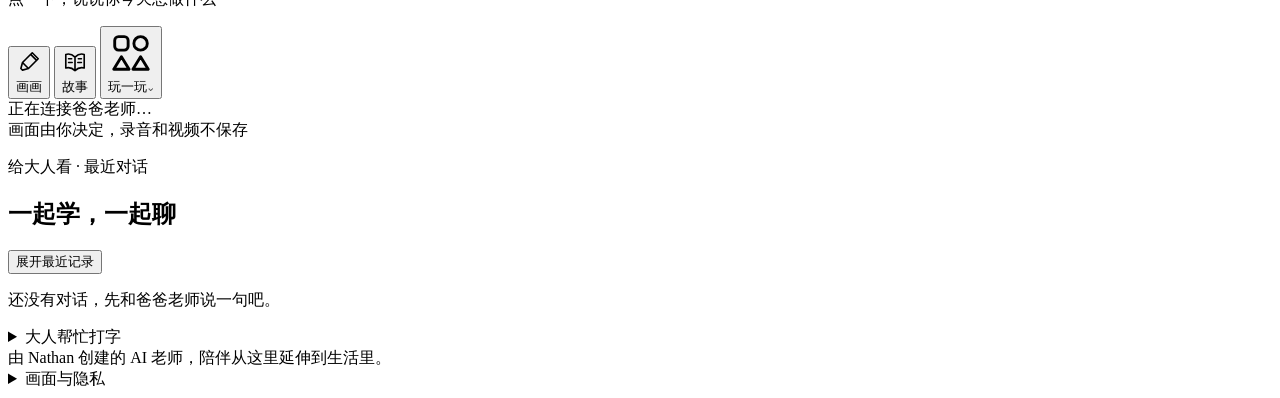
==== commit 4c4ed75f: "重构家长端结构并清理后端冗余代码 Co-authored-by: base44-builder[bot] <245833847+base44-builder[bot]@users.noreply.gi" ====
--- a/frontend/index.html
+++ b/frontend/index.html
@@ -6,10 +6,10 @@
     <meta name="color-scheme" content="light" />
     <title>爸爸老师 · 家庭 AI 教室</title>
     <link rel="icon" href="/favicon.svg" />
-    <link rel="stylesheet" href="/styles.css?v=20260910-compact-transcript" />
-    <link rel="stylesheet" href="/call-view.css?v=20260927-immersive" />
+    <link rel="stylesheet" href="/styles.css?v=20261011-camera" />
+    <link rel="stylesheet" href="/call-view.css?v=20261011-camera" />
     <link rel="stylesheet" href="/drawing-board.css?v=20260927-touch-paint" />
-    <link rel="stylesheet" href="/chess-board.css?v=20260927-journey" />
+    <link rel="stylesheet" href="/chess-board.css?v=20261011-listen-first" />
     <link rel="stylesheet" href="/music-studio.css?v=20260910-playtime" />
     <link rel="stylesheet" href="/media-viewer.css?v=20260910-replay" />
     <link rel="stylesheet" href="/avatar-companion.css?v=20260910-playtime" />
@@ -62,8 +62,12 @@
       <section class="stage-card" aria-label="爸爸老师和孩子画面">
         <div class="stage-heading">
           <h2>今天，一起发现点什么？</h2>
-          <span id="captureState" class="step-chip">画面按需发送</span>
-        </div>
+          <span id="captureState" class="step-chip"></span>
+        </div>
+        <a id="dadInvite" class="dad-invite" href="/setup" hidden>
+          <strong>让爸爸来陪你</strong>
+          <span>用自己的声音和样子 · 约一分钟 →</span>
+        </a>
         <div class="video-pair" id="avatarStage" data-state="idle">
           <article class="video-tile child-video" aria-label="孩子自己的画面">
             <div class="video-frame">
@@ -120,6 +124,7 @@
                 alt="最近一次手动截取的画面"
                 hidden
                /><span class="frame-label child-label">我</span>
+            </div>
               <div
                 id="cameraToolbar"
                 class="camera-toolbar"
@@ -166,7 +171,6 @@
                   </svg><span id="recordProgress" class="record-progress" aria-hidden="true"></span>
                 </button>
               </div>
-            </div>
             <span id="cameraStatus" class="sr-only" role="status">摄像头还没打开</span>
           </article>
           <article class="video-tile dad-video">
@@ -211,6 +215,10 @@
             <button class="activity-chip" type="button" data-activity="story" aria-label="开始故事，用声音一起讲" data-prompt="爸爸老师，讲一个故事，我们一起接着讲吧。"><svg viewBox="0 0 48 48" fill="none" aria-hidden="true"><path d="M7 10c7-2 12 0 17 5v25c-5-5-10-7-17-5V10Zm34 0c-7-2-12 0-17 5v25c5-5 10-7 17-5V10Z" stroke="currentColor" stroke-width="3" stroke-linejoin="round"/><path d="M12 18h6m-6 7h7m17-7h-6m6 7h-7" stroke="currentColor" stroke-width="2.5" stroke-linecap="round"/></svg><span>故事</span></button>
             <button id="playButton" class="activity-chip play-button" type="button" aria-expanded="false" aria-controls="playChoices"><svg viewBox="0 0 48 48" fill="none" aria-hidden="true"><rect x="7" y="8" width="14" height="14" rx="4" stroke="currentColor" stroke-width="3"/><circle cx="34" cy="15" r="7" stroke="currentColor" stroke-width="3"/><path d="m14 29 8 13H6l8-13Zm20 0 8 13H26l8-13Z" stroke="currentColor" stroke-width="3" stroke-linejoin="round"/></svg><span>玩一玩</span><span class="play-caret" aria-hidden="true">⌄</span></button>
           </div>
+          <p id="activityNow" class="activity-now" role="status" hidden>
+            <span class="activity-now-text">正在玩<strong id="activityNowLabel"></strong></span>
+            <button id="activityNowExit" class="activity-now-exit" type="button">不玩了</button>
+          </p>
           <div id="playChoices" class="play-choices" hidden aria-label="选择玩法">
             <button class="activity-chip play-choice" type="button" data-activity="game" data-chess="true"><svg viewBox="0 0 48 48" fill="none" aria-hidden="true"><path d="M16 39h22M19 34h16l-2-10-12 2 8-7-3-8-11 9 6 5-2 9Z" stroke="currentColor" stroke-width="3" stroke-linecap="round" stroke-linejoin="round"/><circle cx="25" cy="16" r="1.8" fill="currentColor"/></svg><span>下棋</span></button>
             <button class="activity-chip play-choice" type="button" data-activity="game" data-prompt="爸爸老师，和我玩一个简单的互动小游戏吧。"><svg viewBox="0 0 48 48" fill="none" aria-hidden="true"><rect x="8" y="8" width="32" height="32" rx="9" stroke="currentColor" stroke-width="3"/><circle cx="17" cy="17" r="2.5" fill="currentColor"/><circle cx="31" cy="17" r="2.5" fill="currentColor"/><circle cx="17" cy="31" r="2.5" fill="currentColor"/><circle cx="31" cy="31" r="2.5" fill="currentColor"/></svg><span>互动游戏</span></button>
@@ -293,6 +301,6 @@
         </details>
       </footer>
     </main>
-  <script type="module" src="/app.js?v=20260927-play-progress3"></script>
+  <script type="module" src="/app.js?v=20261011-listen-first"></script>
   </body>
 </html>
